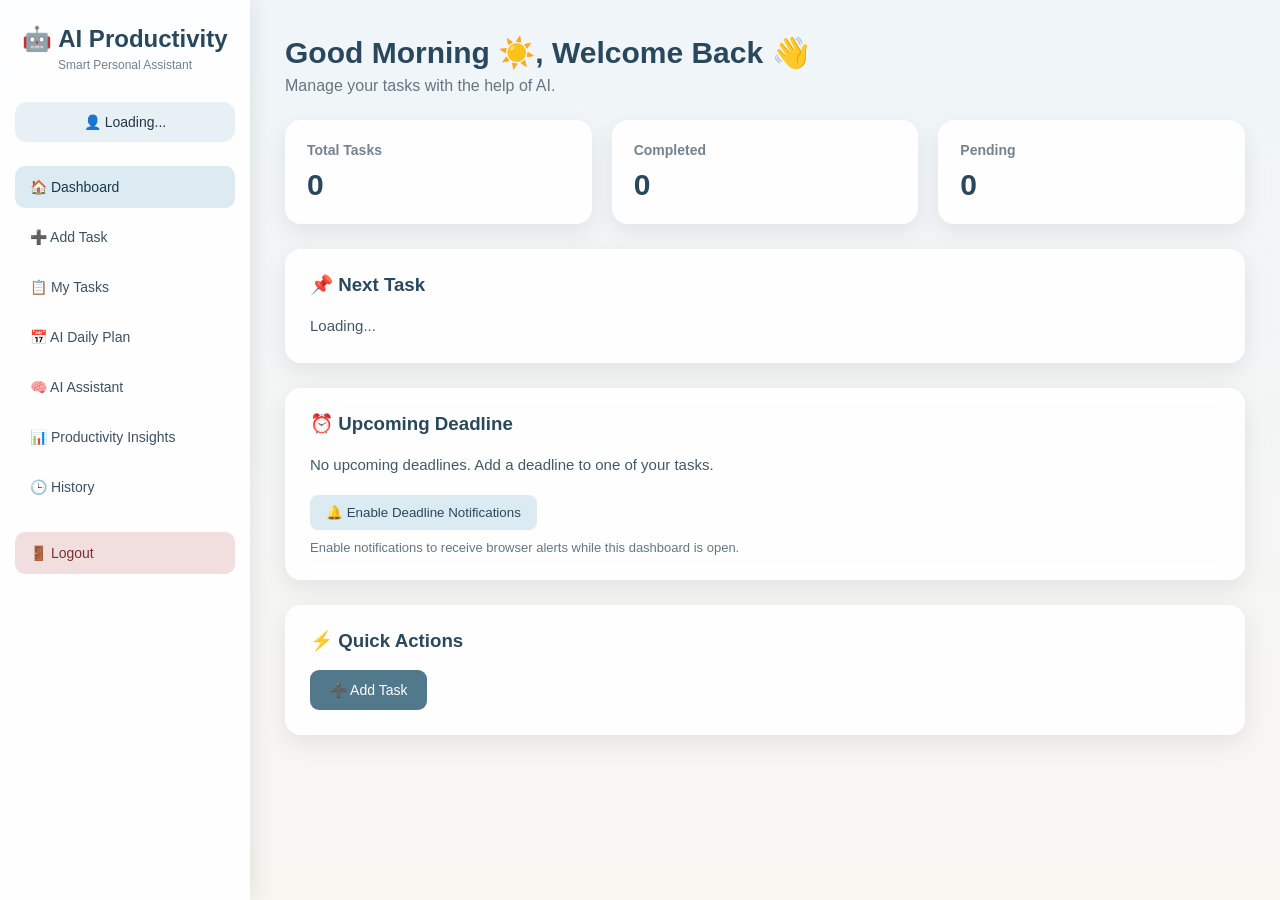
==== frontend/index.html @ 507142ba "Fix history actions and deadline features" ====
<!DOCTYPE html>
<html lang="en">
<head>
    <meta charset="UTF-8">
    <meta name="viewport" content="width=device-width, initial-scale=1.0">

    <title>AI Productivity Agent</title>

    <style>

        * {
            box-sizing: border-box;
            margin: 0;
            padding: 0;
            font-family: Arial, sans-serif;
        }

        body {
            min-height: 100vh;

            background:
                linear-gradient(
                    rgba(226, 238, 244, 0.55),
                    rgba(244, 239, 232, 0.60)
                ),
                url("https://images.unsplash.com/photo-1501785888041-af3ef285b470?auto=format&fit=crop&w=2000&q=85");

            background-size: cover;
            background-position: center;
            background-attachment: fixed;

            color: #243746;
        }

        button {
            cursor: pointer;
        }

        .app {
            display: flex;
            min-height: 100vh;
        }

        /* ================= SIDEBAR ================= */

        .sidebar {
            width: 250px;
            min-height: 100vh;

            background: rgba(255, 255, 255, 0.88);

            backdrop-filter: blur(12px);

            padding: 25px 15px;

            box-shadow: 4px 0 20px rgba(0,0,0,0.08);

            position: fixed;
            left: 0;
            top: 0;
            bottom: 0;

            overflow-y: auto;
        }

        .logo {
            text-align: center;
            margin-bottom: 30px;
        }

        .logo h1 {
            font-size: 24px;
            color: #29485c;
        }

        .logo p {
            font-size: 12px;
            color: #71818c;
            margin-top: 5px;
        }

        .user-box {
            background: rgba(225, 237, 243, 0.8);
            padding: 12px;
            border-radius: 12px;
            margin-bottom: 20px;
            text-align: center;
            font-size: 14px;
        }

        .nav-btn {
            width: 100%;
            border: none;
            background: transparent;

            padding: 13px 15px;
            margin: 4px 0;

            border-radius: 10px;

            text-align: left;

            color: #3c5261;

            font-size: 14px;

            transition: 0.2s;
        }

        .nav-btn:hover,
        .nav-btn.active {
            background: #dcebf1;
            color: #19394b;
        }

        .logout-btn {
            margin-top: 20px;
            background: #f1dede;
            color: #7c3030;
        }

        .logout-btn:hover {
            background: #eacaca;
        }

        /* ================= MAIN ================= */

        .main {
            margin-left: 250px;
            width: calc(100% - 250px);

            padding: 35px;

            min-height: 100vh;
        }

        .page {
            display: none;
        }

        .page.active {
            display: block;
        }

        .page-title {
            margin-bottom: 25px;
        }

        .page-title h2 {
            font-size: 30px;
            color: #29485c;
        }

        .page-title p {
            margin-top: 7px;
            color: #647681;
        }

        /* ================= CARDS ================= */

        .cards {
            display: grid;

            grid-template-columns:
                repeat(auto-fit, minmax(200px, 1fr));

            gap: 20px;

            margin-bottom: 25px;
        }

        .card {
            background: rgba(255,255,255,0.88);

            backdrop-filter: blur(10px);

            border-radius: 16px;

            padding: 22px;

            box-shadow:
                0 8px 25px rgba(0,0,0,0.08);
        }

        .stat-card h3 {
            font-size: 14px;
            color: #74838d;
            margin-bottom: 10px;
        }

        .stat-card .number {
            font-size: 30px;
            font-weight: bold;
            color: #29485c;
        }

        /* ================= CONTENT ================= */

        .content-card {
            background: rgba(255,255,255,0.90);

            backdrop-filter: blur(10px);

            border-radius: 16px;

            padding: 25px;

            margin-bottom: 25px;

            box-shadow:
                0 8px 25px rgba(0,0,0,0.08);
        }

        .content-card h3 {
            margin-bottom: 18px;
            color: #29485c;
        }

        /* ================= FORMS ================= */

        .form-group {
            margin-bottom: 17px;
        }

        .form-group label {
            display: block;

            margin-bottom: 7px;

            font-size: 14px;

            color: #526671;
        }

        input,
        textarea,
        select {
            width: 100%;

            padding: 12px 14px;

            border: 1px solid #ccd8de;

            border-radius: 9px;

            background: rgba(255,255,255,0.9);

            outline: none;

            font-size: 14px;
        }

        textarea {
            min-height: 120px;
            resize: vertical;
        }

        input:focus,
        textarea:focus,
        select:focus {
            border-color: #739bad;
        }

        .primary-btn {
            border: none;

            background: #52798b;

            color: white;

            padding: 12px 20px;

            border-radius: 9px;

            font-size: 14px;
        }

        .primary-btn:hover {
            background: #416879;
        }

        .secondary-btn {
            border: none;

            background: #dcebf1;

            color: #29485c;

            padding: 10px 16px;

            border-radius: 8px;
        }

        .danger-btn {
            border: none;

            background: #f0d7d7;

            color: #853636;

            padding: 9px 13px;

            border-radius: 8px;
        }

        /* ================= TASK ================= */

        .task-item {
            background: rgba(247,250,251,0.95);

            border: 1px solid #dbe5e9;

            border-radius: 13px;

            padding: 18px;

            margin-bottom: 14px;
        }

        .task-top {
            display: flex;

            justify-content: space-between;

            gap: 15px;
        }

        .task-name {
            font-size: 17px;
            font-weight: bold;

            color: #29485c;
        }

        .task-details {
            margin-top: 7px;

            font-size: 13px;

            color: #71818c;
        }

        .priority {
            padding: 6px 10px;

            background: #e8eef1;

            border-radius: 8px;

            font-size: 12px;

            font-weight: bold;
        }

        .countdown {
            margin-top: 12px;

            font-size: 13px;

            color: #607987;

            font-weight: bold;
        }

        .task-actions {
            display: flex;

            flex-wrap: wrap;

            gap: 7px;

            margin-top: 15px;
        }

        .task-actions button {
            border: none;

            background: #e2edf1;

            color: #385563;

            padding: 8px 11px;

            border-radius: 7px;

            font-size: 12px;
        }

        .task-actions button:hover {
            background: #cedfe6;
        }

        /* ================= AI ================= */

        .ai-box {
            background:
                linear-gradient(
                    135deg,
                    rgba(225,237,243,0.9),
                    rgba(246,240,231,0.9)
                );

            border-radius: 14px;

            padding: 20px;

            margin-bottom: 20px;
        }

        .ai-result {
            margin-top: 15px;

            background: rgba(255,255,255,0.8);

            border-radius: 10px;

            padding: 15px;

            white-space: pre-wrap;

            line-height: 1.6;

            min-height: 50px;
        }

        /* ================= HISTORY ================= */

        .history-item {
            background: #f7fafb;

            border: 1px solid #dce6ea;

            border-radius: 12px;

            padding: 17px;

            margin-bottom: 12px;
        }

        .history-actions {
            margin-top: 12px;
        }

        /* ================= NEXT TASK ================= */

        .next-task {
            font-size: 15px;

            line-height: 1.6;

            color: #415966;
        }

        /* ================= MOBILE ================= */

        @media(max-width: 800px) {

            .sidebar {
                width: 210px;
            }

            .main {
                margin-left: 210px;

                width: calc(100% - 210px);

                padding: 20px;
            }
        }

        @media(max-width: 600px) {

            .sidebar {
                position: relative;

                width: 100%;

                min-height: auto;
            }

            .app {
                display: block;
            }

            .main {
                margin-left: 0;

                width: 100%;
            }
        }

    </style>
</head>

<body>

<div class="app">

    <aside class="sidebar">

        <div class="logo">

            <h1>🤖 AI Productivity</h1>

            <p>Smart Personal Assistant</p>

        </div>

        <div class="user-box">

            👤

            <span id="loggedUser">
                Loading...
            </span>

        </div>

        <button
            class="nav-btn active"
            onclick="showPage('dashboard', this)"
        >
            🏠 Dashboard
        </button>

        <button
            class="nav-btn"
            onclick="showPage('addTask', this)"
        >
            ➕ Add Task
        </button>

        <button
            class="nav-btn"
            onclick="showPage('tasks', this)"
        >
            📋 My Tasks
        </button>

        <button
            class="nav-btn"
            onclick="showPage('dailyPlan', this)"
        >
            📅 AI Daily Plan
        </button>

        <button
            class="nav-btn"
            onclick="showPage('assistant', this)"
        >
            🧠 AI Assistant
        </button>

        <button
            class="nav-btn"
            onclick="showPage('insights', this)"
        >
            📊 Productivity Insights
        </button>

        <button
            class="nav-btn"
            onclick="showPage('history', this)"
        >
            🕒 History
        </button>

        <button
            class="nav-btn logout-btn"
            onclick="logout()"
        >
            🚪 Logout
        </button>

    </aside>

    <main class="main">

        <!-- DASHBOARD -->

        <section
            id="dashboard"
            class="page active"
        >

            <div class="page-title">

                <h2 id="welcomeGreeting">Welcome Back 👋</h2>

                <p>
                    Manage your tasks with the help of AI.
                </p>

            </div>

            <div class="cards">

                <div class="card stat-card">

                    <h3>Total Tasks</h3>

                    <div
                        class="number"
                        id="totalTasks"
                    >
                        0
                    </div>

                </div>

                <div class="card stat-card">

                    <h3>Completed</h3>

                    <div
                        class="number"
                        id="completedTasks"
                    >
                        0
                    </div>

                </div>

                <div class="card stat-card">

                    <h3>Pending</h3>

                    <div
                        class="number"
                        id="pendingTasks"
                    >
                        0
                    </div>

                </div>

            </div>

            <div class="content-card">

                <h3>📌 Next Task</h3>

                <div
                    id="nextTask"
                    class="next-task"
                >
                    Loading...
                </div>

            </div>

            <div class="content-card" id="dashboardDeadlineCard">

                <h3>⏰ Upcoming Deadline</h3>
                <div id="dashboardDeadline" class="next-task">Loading deadline...</div>
                <br>
                <button class="secondary-btn" onclick="enableDeadlineNotifications()">🔔 Enable Deadline Notifications</button>
                <p id="notificationStatus" style="margin-top:10px;font-size:13px;color:#647681;">Enable notifications to receive browser alerts while this dashboard is open.</p>

            </div>

            <div class="content-card">

                <h3>⚡ Quick Actions</h3>

                <button
                    class="primary-btn"
                    onclick="showPageById('addTask')"
                >
                    ➕ Add Task
                </button>

            </div>

        </section>

        <!-- ADD TASK -->

        <section
            id="addTask"
            class="page"
        >

            <div class="page-title">

                <h2>➕ Add New Task</h2>

                <p>
                    Create a task and set its deadline.
                </p>

            </div>

            <div class="content-card">

                <div class="form-group">

                    <label>
                        Task
                    </label>

                    <textarea
                        id="taskInput"
                        placeholder="Example: Complete project presentation"
                    ></textarea>

                </div>

                <button
                    class="secondary-btn"
                    onclick="startVoiceInput()"
                >
                    🎤 Speak Task
                </button>

                <br><br>

                <div class="form-group">

                    <label>
                        Deadline
                    </label>

                    <input
                        type="datetime-local"
                        id="deadlineInput"
                    >

                </div>

                <div class="form-group">

                    <label>
                        Priority
                    </label>

                    <select id="priorityInput">

                        <option value="HIGH">
                            HIGH
                        </option>

                        <option
                            value="MEDIUM"
                            selected
                        >
                            MEDIUM
                        </option>

                        <option value="LOW">
                            LOW
                        </option>

                    </select>

                </div>

                <button
                    class="primary-btn"
                    onclick="addTask()"
                >
                    💾 Save Task
                </button>

                <p
                    id="addTaskMessage"
                    style="margin-top:15px;"
                ></p>

            </div>

        </section>

        <!-- MY TASKS -->

        <section
            id="tasks"
            class="page"
        >

            <div class="page-title">

                <h2>📋 My Tasks</h2>

                <p>
                    View and manage all your tasks.
                </p>

            </div>

            <div class="content-card">

                <div id="taskList">
                    Loading tasks...
                </div>

            </div>

        </section>

        <!-- DAILY PLAN -->

        <section
            id="dailyPlan"
            class="page"
        >

            <div class="page-title">

                <h2>📅 AI Daily Planner</h2>

                <p>
                    Let Gemini organize your day.
                </p>

            </div>

            <div class="content-card">

                <button
                    class="primary-btn"
                    onclick="generateDailyPlan()"
                >
                    🤖 Generate Daily Plan
                </button>

                <div
                    id="dailyPlanResult"
                    class="ai-result"
                >
                    Your AI-generated plan will appear here.
                </div>

            </div>

        </section>

        <!-- AI ASSISTANT -->

        <section
            id="assistant"
            class="page"
        >

            <div class="page-title">

                <h2>🧠 AI Assistant</h2>

                <p>
                    Use Gemini to analyze tasks and improve productivity.
                </p>

            </div>

            <div class="content-card">

                <h3>
                    🤖 AI Task Analyzer
                </h3>

                <div class="form-group">

                    <textarea
                        id="aiTaskInput"
                        placeholder="Example: I need to finish my project before Friday."
                    ></textarea>

                </div>

                <button
                    class="primary-btn"
                    onclick="analyzeTaskWithAI()"
                >
                    🔍 Analyze Task
                </button>

                <div
                    id="aiTaskResult"
                    class="ai-result"
                >
                    AI analysis will appear here.
                </div>

            </div>

            <div class="content-card">

                <h3>
                    🧠 AI Productivity Coach
                </h3>

                <button
                    class="primary-btn"
                    onclick="askAICoach()"
                >
                    💡 Ask AI Coach
                </button>

                <div
                    id="aiCoachResult"
                    class="ai-result"
                >
                    Your productivity advice will appear here.
                </div>

            </div>

        </section>

        <!-- INSIGHTS -->

        <section
            id="insights"
            class="page"
        >

            <div class="page-title">

                <h2>📊 Productivity Insights</h2>

                <p>
                    Understand your productivity patterns.
                </p>

            </div>

            <div class="content-card">

                <button
                    class="primary-btn"
                    onclick="loadInsights()"
                >
                    📊 Analyze Productivity
                </button>

                <div
                    id="insightsResult"
                    class="ai-result"
                >
                    Productivity insights will appear here.
                </div>

            </div>

        </section>

        <!-- HISTORY -->

        <section
            id="history"
            class="page"
        >

            <div class="page-title">

                <h2>🕒 Task History</h2>

                <p>
                    View completed and deleted task activity.
                </p>

            </div>

            <div class="content-card">

                <button
                    class="danger-btn"
                    onclick="clearAllTasks()"
                >
                    🗑️ Clear All Tasks
                </button>

                <br><br>

                <div id="historyList">
                    Loading history...
                </div>

            </div>

        </section>

    </main>

</div>

<script>

    /* =====================================================
       BACKEND
    ===================================================== */

    const API_URL =
        "https://ai-productivity-agent.onrender.com";


    /* =====================================================
       GLOBAL DATA
    ===================================================== */

    let allTasks = [];


    /* =====================================================
       API FETCH
    ===================================================== */

    async function apiFetch(url, options = {}) {

        try {

            const requestOptions = {
                ...options,

                credentials: "include",

                headers: {
                    "Accept": "application/json",
                    ...(options.headers || {})
                }
            };

            console.log(
                "Connecting to:",
                API_URL + url
            );

            const response =
                await fetch(
                    API_URL + url,
                    requestOptions
                );

            console.log(
                "Backend status:",
                response.status
            );

            if (response.status === 401) {

                window.location.href =
                    "auth.html";

                return null;
            }

            if (!response.ok) {

                const errorText =
                    await response.text();

                console.error(
                    "Backend Error:",
                    response.status,
                    errorText
                );

                alert(
                    "Backend Error: " +
                    response.status
                );

                return null;
            }

            return response;

        } catch (error) {

            console.error(
                "Backend Connection Error:",
                error
            );

            alert(
                "Backend Connection Error:\n\n" +
                error.message
            );

            return null;
        }
    }


    /* =====================================================
       PAGE NAVIGATION
    ===================================================== */

    function showPage(pageId, button) {

        document
            .querySelectorAll(".page")
            .forEach(page => {

                page.classList.remove("active");

            });

        const page =
            document.getElementById(pageId);

        if (page) {

            page.classList.add("active");

        }

        document
            .querySelectorAll(".nav-btn")
            .forEach(btn => {

                btn.classList.remove("active");

            });

        if (button) {

            button.classList.add("active");

        }

        if (pageId === "dashboard") {

            loadDashboard();

        }

        if (pageId === "tasks") {

            loadTasks();

        }

        if (pageId === "history") {

            loadHistory();

        }

        if (pageId === "insights") {

            loadInsights();

        }
    }


    function showPageById(pageId) {

        const button =
            Array.from(
                document.querySelectorAll(".nav-btn")
            ).find(btn =>
                btn
                    .getAttribute("onclick")
                    ?.includes("'" + pageId + "'")
            );

        showPage(
            pageId,
            button
        );
    }


    /* =====================================================
       LOGIN CHECK
    ===================================================== */

    async function checkLogin() {

        try {

            const response =
                await apiFetch(
                    "/current-user"
                );

            if (!response) {

                return;

            }

            const data =
                await response.json();

            console.log(
                "CURRENT USER DATA:",
                data
            );

            if (
                data.logged_in === true &&
                data.user
            ) {

                /*
                 * IMPORTANT:
                 * data.user is an object.
                 * We must display data.user.name.
                 */

                let userName = "User";

                if (
                    typeof data.user === "object" &&
                    data.user !== null
                ) {

                    userName =
                        data.user.name ||
                        data.user.username ||
                        data.user.email ||
                        "User";

                } else {

                    userName =
                        String(data.user);

                }

                document.getElementById(
                    "loggedUser"
                ).textContent =
                    userName;

                await loadDashboard();

            } else {

                window.location.href =
                    "auth.html";

            }

        } catch (error) {

            console.error(
                "Login check error:",
                error
            );

            document.getElementById(
                "loggedUser"
            ).textContent =
                "Connection Error";

        }
    }


    /* =====================================================
       LOGOUT
    ===================================================== */

    async function logout() {

        try {

            await apiFetch(
                "/logout",
                {
                    method: "POST"
                }
            );

        } finally {

            window.location.href =
                "auth.html";

        }
    }


    /* =====================================================
       ADD TASK
    ===================================================== */

    async function addTask() {

        const task =
            document
                .getElementById("taskInput")
                .value
                .trim();

        const deadline =
            document
                .getElementById("deadlineInput")
                .value;

        const priority =
            document
                .getElementById("priorityInput")
                .value;

        const message =
            document.getElementById(
                "addTaskMessage"
            );

        if (!task) {

            message.textContent =
                "Please enter a task.";

            return;
        }

        message.textContent =
            "Saving task...";

        try {

            const response =
                await apiFetch(
                    "/add-task",
                    {
                        method: "POST",

                        headers: {
                            "Content-Type":
                                "application/json"
                        },

                        body:
                            JSON.stringify({
                                task: task,
                                deadline:
                                    deadline || null,
                                priority:
                                    priority
                            })
                    }
                );

            if (!response) {

                return;
            }

            const data =
                await response.json();

            if (data.success) {

                message.textContent =
                    "✅ Task added successfully!";

                document.getElementById(
                    "taskInput"
                ).value = "";

                document.getElementById(
                    "deadlineInput"
                ).value = "";

                await loadDashboard();
                await loadTasks();

            } else {

                message.textContent =
                    "❌ " +
                    (
                        data.message ||
                        "Unable to add task."
                    );
            }

        } catch (error) {

            console.error(error);

            message.textContent =
                "❌ Backend connection error.";

        }
    }


    /* =====================================================
       LOAD TASKS
    ===================================================== */

    async function loadTasks() {

        const container =
            document.getElementById(
                "taskList"
            );

        container.innerHTML =
            "Loading tasks...";

        try {

            const response =
                await apiFetch(
                    "/tasks"
                );

            if (!response) {

                return;
            }

            const data =
                await response.json();

            allTasks =
                data.tasks || [];

            if (
                allTasks.length === 0
            ) {

                container.innerHTML =
                    "<p>No tasks available.</p>";

                return;
            }

            container.innerHTML =
                "";

            allTasks.forEach(task => {

                const item =
                    document.createElement(
                        "div"
                    );

                item.className =
                    "task-item";

                const deadline =
                    task.deadline
                        ? formatDate(
                            task.deadline
                          )
                        : "No deadline";

                item.innerHTML = `

                    <div class="task-top">

                        <div>

                            <div class="task-name">
                                ${escapeHtml(task.task)}
                            </div>

                            <div class="task-details">

                                📅 ${deadline}

                                <br>

                                Priority:
                                ${escapeHtml(
                                    task.priority ||
                                    "MEDIUM"
                                )}

                            </div>

                        </div>

                        <div class="priority">

                            ${escapeHtml(
                                task.priority ||
                                "MEDIUM"
                            )}

                        </div>

                    </div>

                    ${
                        task.deadline
                        ?
                        `
                        <div
                            class="countdown"
                            data-deadline="${escapeHtml(
                                task.deadline
                            )}"
                        >
                            ⏳ Calculating...
                        </div>
                        `
                        :
                        ""
                    }

                    <div class="task-actions">

                        <button
                            onclick="completeTask(${task.id})"
                        >
                            ✅ Complete
                        </button>

                        <button
                            onclick="editTask(${task.id})"
                        >
                            ✏️ Edit
                        </button>

                        <button
                            onclick="deleteTask(${task.id})"
                        >
                            🗑️ Delete
                        </button>

                        <button
                            onclick="snoozeTask(${task.id},10)"
                        >
                            😴 10m
                        </button>

                        <button
                            onclick="snoozeTask(${task.id},30)"
                        >
                            😴 30m
                        </button>

                        <button
                            onclick="snoozeTask(${task.id},60)"
                        >
                            😴 1h
                        </button>

                    </div>
                `;

                container.appendChild(item);

            });

            updateCountdowns();

        } catch (error) {

            console.error(error);

            container.innerHTML =
                "❌ Unable to load tasks.";

        }
    }


    /* =====================================================
       COMPLETE TASK
    ===================================================== */

    async function completeTask(id) {

        try {

            const response =
                await apiFetch(
                    `/complete-task/${id}`,
                    {
                        method: "POST"
                    }
                );

            if (!response) {

                return;
            }

            await response.json();

            await loadTasks();
            await loadDashboard();
            await loadHistory();

        } catch (error) {

            console.error(error);

        }
    }


    /* =====================================================
       DELETE TASK
    ===================================================== */

    async function deleteTask(id) {

        if (
            !confirm(
                "Delete this task?"
            )
        ) {

            return;
        }

        try {

            const response =
                await apiFetch(
                    `/delete-task/${id}`,
                    {
                        method: "DELETE"
                    }
                );

            if (!response) {

                return;
            }

            await response.json();

            await loadTasks();
            await loadDashboard();
            await loadHistory();

        } catch (error) {

            console.error(error);

        }
    }


    /* =====================================================
       EDIT TASK
    ===================================================== */

    async function editTask(id) {

        const task =
            allTasks.find(
                item =>
                    item.id === id
            );

        if (!task) {

            return;
        }

        const newTask =
            prompt(
                "Edit task:",
                task.task
            );

        if (newTask === null) {

            return;
        }

        const newDeadline =
            prompt(
                "Edit deadline (YYYY-MM-DDTHH:MM):",
                task.deadline || ""
            );

        if (newDeadline === null) {

            return;
        }

        const newPriority =
            prompt(
                "Edit priority (HIGH / MEDIUM / LOW):",
                task.priority ||
                "MEDIUM"
            );

        if (newPriority === null) {

            return;
        }

        try {

            const response =
                await apiFetch(
                    `/edit-task/${id}`,
                    {
                        method: "PUT",

                        headers: {
                            "Content-Type":
                                "application/json"
                        },

                        body:
                            JSON.stringify({
                                task:
                                    newTask,

                                deadline:
                                    newDeadline,

                                priority:
                                    newPriority
                                        .toUpperCase()
                            })
                    }
                );

            if (!response) {

                return;
            }

            const data =
                await response.json();

            if (data.success) {

                await loadTasks();
                await loadDashboard();

            } else {

                alert(
                    data.message ||
                    "Unable to edit task."
                );

            }

        } catch (error) {

            console.error(error);

        }
    }


    /* =====================================================
       SNOOZE
    ===================================================== */

    async function snoozeTask(
        id,
        minutes
    ) {

        try {

            const response =
                await apiFetch(
                    `/snooze-task/${id}`,
                    {
                        method: "POST",

                        headers: {
                            "Content-Type":
                                "application/json"
                        },

                        body:
                            JSON.stringify({
                                minutes:
                                    minutes
                            })
                    }
                );

            if (!response) {

                return;
            }

            await response.json();

            await loadTasks();

        } catch (error) {

            console.error(error);

        }
    }


    /* =====================================================
       DASHBOARD
    ===================================================== */

    async function loadDashboard() {

        try {

            const response =
                await apiFetch(
                    "/tasks"
                );

            if (!response) {

                return;
            }

            const data =
                await response.json();

            allTasks =
                data.tasks || [];

            const total =
                allTasks.length;

            const completed =
                allTasks.filter(
                    task =>
                        task.completed === 1
                ).length;

            const pending =
                total -
                completed;

            document.getElementById(
                "totalTasks"
            ).textContent =
                total;

            document.getElementById(
                "completedTasks"
            ).textContent =
                completed;

            document.getElementById(
                "pendingTasks"
            ).textContent =
                pending;

            showNextTask();
            updateDashboardDeadline();

        } catch (error) {

            console.error(error);

        }
    }


    /* =====================================================
       NEXT TASK
    ===================================================== */

    function showNextTask() {

        const container =
            document.getElementById(
                "nextTask"
            );

        const pending =
            allTasks.filter(
                task =>
                    task.completed !== 1
            );

        if (
            pending.length === 0
        ) {

            container.innerHTML =
                "🎉 No pending tasks!";

            return;
        }

        const withDeadline =
            pending.filter(
                task =>
                    task.deadline
            );

        if (
            withDeadline.length === 0
        ) {

            container.innerHTML =
                `📌 ${escapeHtml(
                    pending[0].task
                )}`;

            return;
        }

        withDeadline.sort(
            (a, b) =>
                new Date(
                    a.deadline
                ) -
                new Date(
                    b.deadline
                )
        );

        const next =
            withDeadline[0];

        container.innerHTML = `

            <strong>
                ${escapeHtml(
                    next.task
                )}
            </strong>

            <br><br>

            📅 ${formatDate(
                next.deadline
            )}

            <br>

            Priority:

            <strong>
                ${escapeHtml(
                    next.priority ||
                    "MEDIUM"
                )}
            </strong>

        `;
    }


    /* =====================================================
       DAILY PLAN
    ===================================================== */

    async function generateDailyPlan() {

        const result =
            document.getElementById(
                "dailyPlanResult"
            );

        result.textContent =
            "🤖 Gemini is analyzing your tasks...";

        try {

            const response =
                await apiFetch(
                    "/ai-daily-plan"
                );

            if (!response) {

                return;
            }

            const data =
                await response.json();

            if (data.success) {

                result.textContent =
                    data.plan ||
                    "No plan available.";

            } else {

                result.textContent =
                    "❌ " +
                    (
                        data.message ||
                        "Unable to generate plan."
                    );
            }

        } catch (error) {

            console.error(error);

            result.textContent =
                "❌ Unable to connect to AI.";

        }
    }


    /* =====================================================
       AI TASK ANALYZER
    ===================================================== */

    async function analyzeTaskWithAI() {

        const input =
            document.getElementById(
                "aiTaskInput"
            );

        const result =
            document.getElementById(
                "aiTaskResult"
            );

        const task =
            input.value.trim();

        if (!task) {

            result.textContent =
                "Please enter a task.";

            return;
        }

        result.textContent =
            "🤖 Gemini is analyzing your task...";

        try {

            const response =
                await apiFetch(
                    "/ai-analyze",
                    {
                        method: "POST",

                        headers: {
                            "Content-Type":
                                "application/json"
                        },

                        body:
                            JSON.stringify({
                                task:
                                    task
                            })
                    }
                );

            if (!response) {

                return;
            }

            const data =
                await response.json();

            if (data.success) {

                result.textContent =
                    data.ai_response;

            } else {

                result.textContent =
                    "❌ " +
                    (
                        data.message ||
                        "AI could not analyze task."
                    );
            }

        } catch (error) {

            console.error(error);

            result.textContent =
                "❌ Unable to connect to AI.";

        }
    }


    /* =====================================================
       AI COACH
    ===================================================== */

    async function askAICoach() {

        const result =
            document.getElementById(
                "aiCoachResult"
            );

        result.textContent =
            "🧠 Gemini is reviewing your productivity...";

        try {

            const response =
                await apiFetch(
                    "/ai-coach",
                    {
                        method: "POST"
                    }
                );

            if (!response) {

                return;
            }

            const data =
                await response.json();

            if (data.success) {

                result.textContent =
                    data.coach;

            } else {

                result.textContent =
                    "❌ " +
                    (
                        data.message ||
                        "AI coach unavailable."
                    );
            }

        } catch (error) {

            console.error(error);

            result.textContent =
                "❌ Unable to connect to AI.";

        }
    }


    /* =====================================================
       PRODUCTIVITY INSIGHTS
    ===================================================== */

    async function loadInsights() {

        const result =
            document.getElementById(
                "insightsResult"
            );

        result.textContent =
            "📊 Analyzing productivity...";

        try {

            const response =
                await apiFetch(
                    "/productivity-insights"
                );

            if (!response) {

                return;
            }

            const data =
                await response.json();

            if (data.success) {

                result.textContent =

`📋 Total Tasks:
${data.total}

✅ Completed Tasks:
${data.completed}

⏳ Pending Tasks:
${data.pending}

📈 Completion Rate:
${data.completion_rate}%

🔴 High Priority:
${data.high}

🟡 Medium Priority:
${data.medium}

🟢 Low Priority:
${data.low}`;

            } else {

                result.textContent =
                    data.message ||
                    "No insights available.";

            }

        } catch (error) {

            console.error(error);

            result.textContent =
                "❌ Unable to load insights.";

        }
    }


    /* =====================================================
       HISTORY
    ===================================================== */

    async function loadHistory() {

        const container =
            document.getElementById(
                "historyList"
            );

        container.innerHTML =
            "Loading history...";

        try {

            const response =
                await apiFetch(
                    "/history"
                );

            if (!response) {

                return;
            }

            const data =
                await response.json();

            const history =
                data.history || [];

            if (
                history.length === 0
            ) {

                container.innerHTML =
                    "<p>No history available.</p>";

                return;
            }

            container.innerHTML =
                "";

            history.forEach(item => {

                const div =
                    document.createElement(
                        "div"
                    );

                div.className =
                    "history-item";

                div.innerHTML = `

                    <strong>
                        ${escapeHtml(
                            item.task
                        )}
                    </strong>

                    <br><br>

                    Action:
                    ${escapeHtml(
                        item.action
                    )}

                    <br>

                    Deadline:
                    ${
                        item.deadline
                        ?
                        formatDate(
                            item.deadline
                        )
                        :
                        "None"
                    }

                    <br>

                    Priority:
                    ${escapeHtml(
                        item.priority ||
                        "MEDIUM"
                    )}

                    <br>

                    Time:
                    ${formatDate(
                        item.timestamp
                    )}

                    <div class="history-actions">

                        <button
                            class="danger-btn"
                            onclick="deleteHistory(${item.id})"
                        >
                            🗑️ Delete
                        </button>

                    </div>

                `;

                container.appendChild(div);

            });

        } catch (error) {

            console.error(error);

            container.innerHTML =
                "❌ Unable to load history.";

        }
    }


    /* =====================================================
       DELETE HISTORY
    ===================================================== */

    async function deleteHistory(id) {

        try {

            const response =
                await apiFetch(
                    `/delete-history/${id}`,
                    {
                        method: "DELETE"
                    }
                );

            if (!response) {

                return;
            }

            await response.json();

            await loadHistory();

        } catch (error) {

            console.error(error);

        }
    }


    /* =====================================================
       CLEAR ALL TASKS
    ===================================================== */

    async function clearAllTasks() {

        if (
            !confirm(
                "Are you sure you want to clear all tasks?"
            )
        ) {

            return;
        }

        try {

            const response =
                await apiFetch(
                    "/clear-tasks",
                    {
                        method: "DELETE"
                    }
                );

            if (!response) {

                return;
            }

            const data =
                await response.json();

            if (data.success) {

                alert(
                    "✅ All tasks cleared."
                );

                await loadHistory();
                await loadDashboard();
                await loadTasks();

            } else {

                alert(
                    data.message ||
                    "Unable to clear tasks."
                );
            }

        } catch (error) {

            console.error(error);

            alert(
                "❌ Backend connection error."
            );

        }
    }


    /* =====================================================
       VOICE INPUT
    ===================================================== */

    function startVoiceInput() {

        const SpeechRecognition =
            window.SpeechRecognition ||
            window.webkitSpeechRecognition;

        if (!SpeechRecognition) {

            alert(
                "Voice input is not supported in this browser."
            );

            return;
        }

        const recognition =
            new SpeechRecognition();

        recognition.lang =
            "en-IN";

        recognition.interimResults =
            false;

        recognition.maxAlternatives =
            1;

        recognition.start();

        recognition.onresult =
            function(event) {

                const transcript =
                    event
                        .results[0][0]
                        .transcript;

                document.getElementById(
                    "taskInput"
                ).value =
                    transcript;
            };

        recognition.onerror =
            function(event) {

                console.error(
                    "Voice error:",
                    event.error
                );
            };
    }


    /* =====================================================
       COUNTDOWN
    ===================================================== */

    // Send each deadline reminder only once per browser tab session.
    function sendDeadlineReminder(element, reminderType, message) {
        const reminderKey =
            `${element.dataset.deadline}-${reminderType}`;

        if (sessionStorage.getItem(reminderKey)) {
            return;
        }

        sessionStorage.setItem(reminderKey, "sent");

        // Browser notifications appear only if the user has already allowed them.
        if ("Notification" in window && Notification.permission === "granted") {
            new Notification("AI Productivity Agent — Task Deadline", {
                body: message
            });
        }
    }

   function updateCountdowns() {
    document.querySelectorAll(".countdown").forEach(element => {
        const deadline = new Date(element.dataset.deadline);
        const now = new Date();

        if (isNaN(deadline.getTime())) {
            element.textContent = "⚠️ Invalid deadline";
            return;
        }

        const difference = deadline.getTime() - now.getTime();

        // Deadline has passed
        if (difference <= 0) {
            const overdue = Math.abs(difference);

            const days = Math.floor(overdue / 86400000);
            const hours = Math.floor((overdue % 86400000) / 3600000);
            const minutes = Math.floor((overdue % 3600000) / 60000);

            // Check whether the deadline's calendar date is before today
            const deadlineDay = new Date(
                deadline.getFullYear(),
                deadline.getMonth(),
                deadline.getDate()
            );

            const today = new Date(
                now.getFullYear(),
                now.getMonth(),
                now.getDate()
            );

            const message = deadlineDay < today
                ? `⛔ DATE HAS PASSED — overdue by ${days}d ${hours}h ${minutes}m`
                : `⛔ TIME IS OVER — overdue by ${hours + days * 24}h ${minutes}m`;

            element.textContent = message;
            element.style.color = "#dc2626";
            element.style.fontWeight = "bold";

            if (typeof sendDeadlineReminder === "function") {
                sendDeadlineReminder(
                    element,
                    "overdue",
                    "A task deadline has passed. Please check your task."
                );
            }

            return;
        }

        // Deadline is still in the future
        const days = Math.floor(difference / 86400000);
        const hours = Math.floor((difference % 86400000) / 3600000);
        const minutes = Math.floor((difference % 3600000) / 60000);
        const seconds = Math.floor((difference % 60000) / 1000);

        element.textContent =
            `⏳ ${days}d ${hours}h ${minutes}m ${seconds}s remaining`;

        element.style.color = "#2563eb";
        element.style.fontWeight = "bold";

        // Notify once when deadline is within 15 minutes
        if (difference <= 15 * 60 * 1000 &&
            typeof sendDeadlineReminder === "function") {
            sendDeadlineReminder(
                element,
                "15min",
                "A task deadline is approaching within 15 minutes."
            );
        }
    });
}


    /* =====================================================
       DASHBOARD DEADLINE + BROWSER NOTIFICATIONS
    ===================================================== */

    function enableDeadlineNotifications() {
        const status = document.getElementById("notificationStatus");
        if (!("Notification" in window)) {
            status.textContent = "This browser does not support desktop notifications.";
            return;
        }
        Notification.requestPermission().then(permission => {
            status.textContent = permission === "granted"
                ? "✅ Deadline notifications are enabled."
                : "Notifications are blocked. Allow them in your browser site settings.";
        });
    }

    function notifyDashboardDeadline(task, type, message) {
        if (!("Notification" in window) || Notification.permission !== "granted") return;
        const key = `deadline-${task.id || task.task}-${task.deadline}-${type}`;
        try {
            if (localStorage.getItem(key)) return;
            localStorage.setItem(key, "sent");
            new Notification("AI Productivity Agent — Deadline Reminder", {
                body: `${task.task}: ${message}`
            });
        } catch (error) {
            console.warn("Could not store notification state:", error);
        }
    }

    function updateDashboardDeadline() {
        const container = document.getElementById("dashboardDeadline");
        if (!container) return;

        const upcoming = allTasks
            .filter(task => task.completed !== 1 && task.deadline)
            .map(task => ({ ...task, deadlineDate: new Date(task.deadline) }))
            .filter(task => !isNaN(task.deadlineDate.getTime()))
            .sort((a, b) => a.deadlineDate - b.deadlineDate);

        if (!upcoming.length) {
            container.textContent = "No upcoming deadlines. Add a deadline to one of your tasks.";
            return;
        }

        const task = upcoming[0];
        const diff = task.deadlineDate.getTime() - Date.now();
        const taskName = escapeHtml(task.task || "Untitled task");

        if (diff <= 0) {
            container.innerHTML = `<strong>${taskName}</strong><br>📅 ${formatDate(task.deadline)}<br><br>🔴 Deadline has passed`;
            notifyDashboardDeadline(task, "reached", "Its deadline has passed. Please review it.");
            return;
        }

        if (diff <= 15 * 60 * 1000) {
            notifyDashboardDeadline(task, "15min", "The deadline is within 15 minutes.");
        }

        const totalSeconds = Math.floor(diff / 1000);
        const days = Math.floor(totalSeconds / 86400);
        const hours = Math.floor((totalSeconds % 86400) / 3600);
        const minutes = Math.floor((totalSeconds % 3600) / 60);
        const seconds = totalSeconds % 60;

        container.innerHTML = `<strong>${taskName}</strong><br>📅 ${formatDate(task.deadline)}<br><br>⏳ ${days}d ${hours}h ${minutes}m ${seconds}s remaining`;
    }

    /* =====================================================
       DATE FORMAT
    ===================================================== */

    function formatDate(value) {

        if (!value) {

            return "None";
        }

        const date =
            new Date(value);

        if (
            isNaN(date)
        ) {

            return value;
        }

        return date.toLocaleString(
            "en-IN",
            {
                day: "numeric",

                month: "short",

                year: "numeric",

                hour: "numeric",

                minute: "2-digit",

                hour12: true
            }
        );
    }


    /* =====================================================
       SECURITY
    ===================================================== */

    function escapeHtml(text) {

        const div =
            document.createElement(
                "div"
            );

        div.textContent =
            text ?? "";

        return div.innerHTML;
    }


    /* =====================================================
       TIME-BASED WELCOME GREETING
    ===================================================== */

    function updateGreeting() {
        const hour = new Date().getHours();
        let greeting;

        if (hour >= 5 && hour < 12) {
            greeting = "Good Morning ☀️";
        } else if (hour >= 12 && hour < 17) {
            greeting = "Good Afternoon 🌤️";
        } else if (hour >= 17 && hour < 21) {
            greeting = "Good Evening 🌆";
        } else {
            greeting = "Good Night 🌙";
        }

        const greetingElement = document.getElementById("welcomeGreeting");
        if (greetingElement) {
            greetingElement.textContent = greeting + ", Welcome Back 👋";
        }
    }

    /* =====================================================
       START APPLICATION
    ===================================================== */

    setInterval(() => {
        updateCountdowns();
        updateDashboardDeadline();
        updateGreeting();
    }, 1000);

    updateGreeting();
    checkLogin();

</script>

</body>
</html>
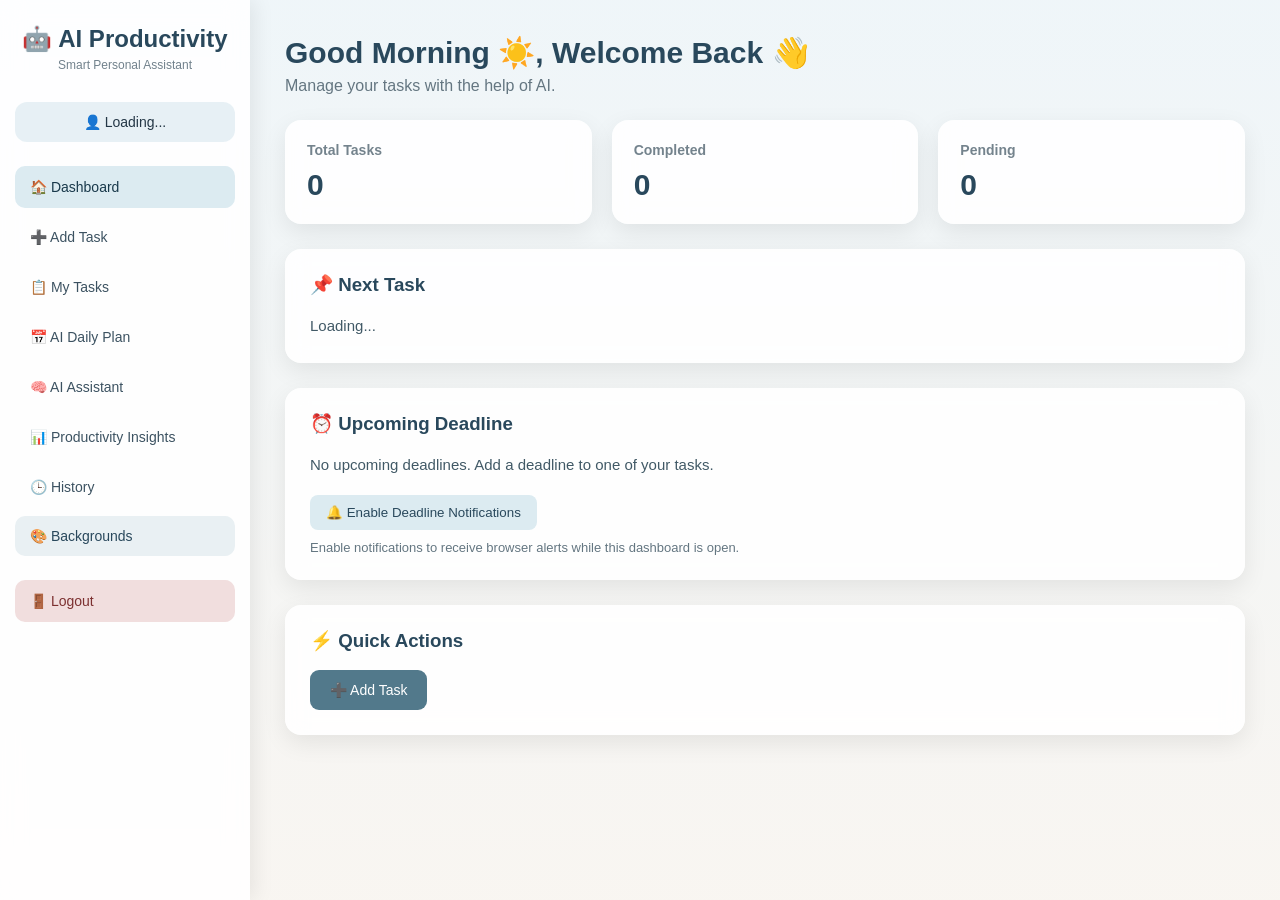
==== commit 09866942: "Update index.html" ====
--- a/frontend/index.html
+++ b/frontend/index.html
@@ -489,6 +489,26 @@
             }
         }
 
+
+        /* ================= BACKGROUND GALLERY ================= */
+        .background-btn{width:100%;border:none;background:#e9f0f3;color:#29485c;padding:12px 15px;margin:4px 0;border-radius:10px;text-align:left;font-size:14px;transition:.2s}
+        .background-btn:hover{background:#dcebf1}
+        .background-overlay{display:none;position:fixed;inset:0;z-index:9999;background:rgba(15,30,40,.55);backdrop-filter:blur(5px);align-items:center;justify-content:center;padding:20px}
+        .background-overlay.show{display:flex}
+        .background-panel{width:min(850px,100%);max-height:90vh;overflow-y:auto;background:rgba(255,255,255,.96);border-radius:20px;padding:24px;box-shadow:0 20px 60px rgba(0,0,0,.25)}
+        .background-panel-header{display:flex;align-items:center;justify-content:space-between;gap:15px;margin-bottom:20px}
+        .background-panel-header h3{color:#29485c;font-size:22px}
+        .close-background-btn{border:none;background:#f0d7d7;color:#853636;width:36px;height:36px;border-radius:50%;font-size:18px}
+        .background-grid{display:grid;grid-template-columns:repeat(4,1fr);gap:14px}
+        .background-option{border:3px solid transparent;border-radius:14px;overflow:hidden;background:#eef3f5;padding:0;position:relative;transition:.2s;min-height:145px}
+        .background-option:hover{transform:translateY(-3px);box-shadow:0 8px 20px rgba(0,0,0,.15)}
+        .background-option.selected{border-color:#52798b}
+        .background-option img{width:100%;height:145px;display:block;object-fit:cover}
+        .background-label{position:absolute;left:8px;bottom:8px;padding:5px 9px;border-radius:8px;background:rgba(0,0,0,.55);color:white;font-size:12px}
+        .background-note{margin-top:16px;color:#647681;font-size:13px;line-height:1.5}
+        @media(max-width:700px){.background-grid{grid-template-columns:repeat(2,1fr)}}
+        @media(max-width:420px){.background-grid{grid-template-columns:1fr}}
+
     </style>
 </head>
 
@@ -566,6 +586,13 @@
         </button>
 
         <button
+            class="background-btn"
+            onclick="openBackgroundGallery()"
+        >
+            🎨 Backgrounds
+        </button>
+
+        <button
             class="nav-btn logout-btn"
             onclick="logout()"
         >
@@ -984,6 +1011,20 @@
 
 </div>
 
+<!-- BACKGROUND GALLERY -->
+<div id="backgroundOverlay" class="background-overlay" onclick="closeBackgroundGallery(event)">
+    <div class="background-panel" onclick="event.stopPropagation()">
+        <div class="background-panel-header">
+            <h3>🎨 Choose Your Background</h3>
+            <button class="close-background-btn" onclick="closeBackgroundGallery()">✕</button>
+        </div>
+        <div id="backgroundGrid" class="background-grid"></div>
+        <p class="background-note">
+            Choose any of the 7 backgrounds. Your selection is saved automatically in this browser and stays after refresh.
+        </p>
+    </div>
+</div>
+
 <script>
 
     /* =====================================================
@@ -1000,6 +1041,67 @@
 
     let allTasks = [];
 
+
+    /* =====================================================
+       BACKGROUND GALLERY
+    ===================================================== */
+
+    const backgroundOptions = [
+        {name:"Mountain Escape",url:"https://images.unsplash.com/photo-1501785888041-af3ef285b470?auto=format&fit=crop&w=2000&q=85"},
+        {name:"Ocean Calm",url:"https://images.unsplash.com/photo-1507525428034-b723cf961d3e?auto=format&fit=crop&w=2000&q=85"},
+        {name:"Forest Focus",url:"https://images.unsplash.com/photo-1448375240586-882707db888b?auto=format&fit=crop&w=2000&q=85"},
+        {name:"Night Sky",url:"https://images.unsplash.com/photo-1519681393784-d120267933ba?auto=format&fit=crop&w=2000&q=85"},
+        {name:"Minimal Desk",url:"https://images.unsplash.com/photo-1497215842964-222b430dc094?auto=format&fit=crop&w=2000&q=85"},
+        {name:"Soft Clouds",url:"https://images.unsplash.com/photo-1534088568595-a066f410bcda?auto=format&fit=crop&w=2000&q=85"},
+        {name:"Green Nature",url:"https://images.unsplash.com/photo-1500530855697-b586d89ba3ee?auto=format&fit=crop&w=2000&q=85"}
+    ];
+
+    function applyBackground(index){
+        const bg=backgroundOptions[index];
+        if(!bg)return;
+        document.body.style.backgroundImage=`linear-gradient(rgba(226,238,244,.55),rgba(244,239,232,.60)),url("${bg.url}")`;
+        document.body.style.backgroundSize="cover";
+        document.body.style.backgroundPosition="center";
+        document.body.style.backgroundAttachment="fixed";
+        localStorage.setItem("selectedBackground",String(index));
+        document.querySelectorAll(".background-option").forEach((el,i)=>el.classList.toggle("selected",i===index));
+    }
+
+    function renderBackgroundGallery(){
+        const grid=document.getElementById("backgroundGrid");
+        if(!grid)return;
+        grid.innerHTML=backgroundOptions.map((bg,i)=>`
+            <button type="button" class="background-option" onclick="selectBackground(${i})" aria-label="Select ${bg.name} background">
+                <img src="${bg.url}" alt="${bg.name}" loading="lazy">
+                <span class="background-label">${i+1}. ${bg.name}</span>
+            </button>
+        `).join("");
+        const saved=parseInt(localStorage.getItem("selectedBackground")||"0",10);
+        applyBackground(Number.isInteger(saved)&&saved>=0&&saved<backgroundOptions.length?saved:0);
+    }
+
+    function selectBackground(index){
+        applyBackground(index);
+    }
+
+    function openBackgroundGallery(){
+        const overlay=document.getElementById("backgroundOverlay");
+        if(!overlay)return;
+        renderBackgroundGallery();
+        overlay.classList.add("show");
+    }
+
+    function closeBackgroundGallery(event){
+        if(event&&event.target!==event.currentTarget)return;
+        const overlay=document.getElementById("backgroundOverlay");
+        if(overlay)overlay.classList.remove("show");
+    }
+
+    function loadSavedBackground(){
+        const saved=parseInt(localStorage.getItem("selectedBackground")||"0",10);
+        const index=Number.isInteger(saved)&&saved>=0&&saved<backgroundOptions.length?saved:0;
+        applyBackground(index);
+    }
 
     /* =====================================================
        API FETCH
@@ -2439,58 +2541,98 @@
        VOICE INPUT
     ===================================================== */
 
-    function startVoiceInput() {
-
-        const SpeechRecognition =
-            window.SpeechRecognition ||
-            window.webkitSpeechRecognition;
-
-        if (!SpeechRecognition) {
-
-            alert(
-                "Voice input is not supported in this browser."
-            );
-
+    
+async function startVoiceInput() {
+    const SpeechRecognition =
+        window.SpeechRecognition ||
+        window.webkitSpeechRecognition;
+
+    if (!SpeechRecognition) {
+        alert("Voice input is not supported in this browser.");
+        return;
+    }
+
+    const recognition = new SpeechRecognition();
+
+    recognition.lang = "en-IN";
+    recognition.interimResults = false;
+    recognition.maxAlternatives = 1;
+
+    const message = document.getElementById("addTaskMessage");
+
+    message.textContent = "🎤 Listening... Speak your task.";
+
+    recognition.onresult = async function (event) {
+        const transcript =
+            event.results[0][0].transcript.trim();
+
+        if (!transcript) {
+            message.textContent = "❌ No speech detected.";
             return;
         }
 
-        const recognition =
-            new SpeechRecognition();
-
-        recognition.lang =
-            "en-IN";
-
-        recognition.interimResults =
-            false;
-
-        recognition.maxAlternatives =
-            1;
-
+        message.textContent =
+            "🤖 Gemini is understanding your task...";
+
+        try {
+            const response = await apiFetch("/voice-to-task", {
+                method: "POST",
+                headers: {
+                    "Content-Type": "application/json"
+                },
+                body: JSON.stringify({
+                    text: transcript
+                })
+            });
+
+            if (!response) return;
+
+            const data = await response.json();
+
+            if (!data.success) {
+                message.textContent =
+                    "❌ " + (data.message || "Unable to process voice task.");
+                return;
+            }
+            document.getElementById("taskInput").value =
+                data.task || transcript;
+
+            document.getElementById("deadlineInput").value =
+                data.deadline || "";
+
+            document.getElementById("priorityInput").value =
+                (data.priority || "MEDIUM").toUpperCase();
+
+            message.textContent =
+                "✅ Task understood by AI! Review the details and click Save Task.";
+
+        } catch (error) {
+            console.error("Voice-to-task error:", error);
+
+            message.textContent =
+                "❌ Unable to process voice task. Please try again.";
+        }
+    };
+
+    recognition.onerror = function (event) {
+        console.error("Speech recognition error:", event.error);
+
+        message.textContent =
+            "❌ Voice recognition failed. Please try again.";
+    };
+
+    recognition.onend = function () {
+        console.log("Voice recognition ended.");
+    };
+
+    try {
         recognition.start();
-
-        recognition.onresult =
-            function(event) {
-
-                const transcript =
-                    event
-                        .results[0][0]
-                        .transcript;
-
-                document.getElementById(
-                    "taskInput"
-                ).value =
-                    transcript;
-            };
-
-        recognition.onerror =
-            function(event) {
-
-                console.error(
-                    "Voice error:",
-                    event.error
-                );
-            };
-    }
+    } catch (error) {
+        console.error(error);
+        message.textContent =
+            "❌ Could not start microphone. Please try again.";
+    }
+}
 
 
     /* =====================================================
@@ -2748,6 +2890,8 @@
        START APPLICATION
     ===================================================== */
 
+    loadSavedBackground();
+
     setInterval(() => {
         updateCountdowns();
         updateDashboardDeadline();
@@ -2760,4 +2904,4 @@
 </script>
 
 </body>
-</html>+</html>
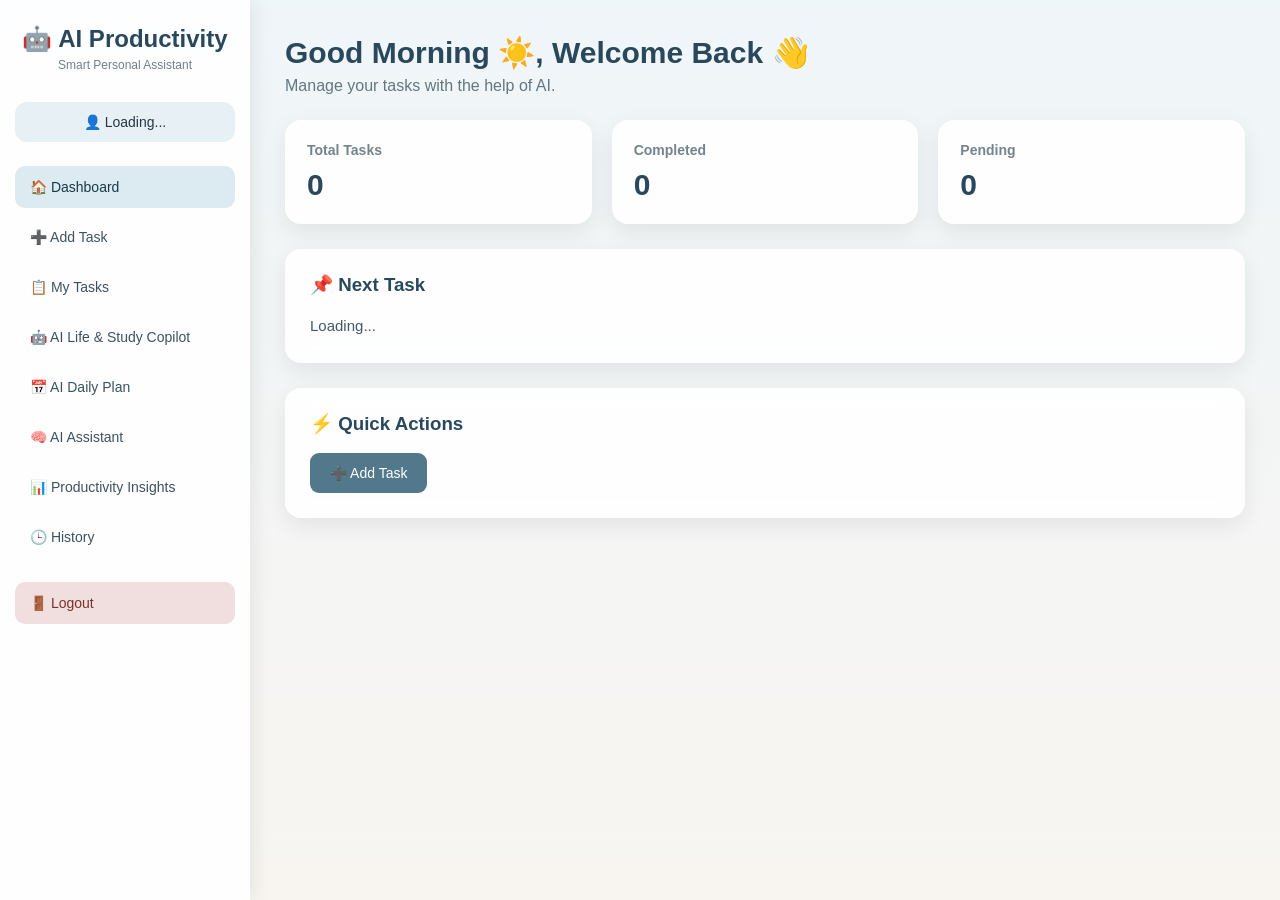
==== commit 35cad370: "Update index.html" ====
--- a/frontend/index.html
+++ b/frontend/index.html
@@ -451,6 +451,34 @@
             color: #415966;
         }
 
+
+        /* ================= AI COPILOT ================= */
+        .copilot-hero {
+            background: linear-gradient(135deg, rgba(225,237,243,0.94), rgba(246,240,231,0.94));
+            border-radius: 20px; padding: 28px; margin-bottom: 22px;
+            box-shadow: 0 8px 25px rgba(0,0,0,0.08); text-align: center;
+        }
+        .copilot-hero h2 { font-size: 30px; color:#29485c; margin-bottom:8px; }
+        .copilot-hero p { color:#647681; margin-bottom:18px; }
+        .copilot-tools { display:grid; grid-template-columns:repeat(auto-fit,minmax(190px,1fr)); gap:14px; }
+        .copilot-tool { border:1px solid #d5e1e6; background:rgba(255,255,255,0.9); border-radius:15px; padding:18px; text-align:left; cursor:pointer; transition:.2s; }
+        .copilot-tool:hover { transform:translateY(-2px); box-shadow:0 8px 18px rgba(0,0,0,.08); border-color:#9bb9c7; }
+        .copilot-tool .icon { font-size:28px; margin-bottom:9px; }
+        .copilot-tool h3 { font-size:15px; color:#29485c; margin-bottom:5px; }
+        .copilot-tool p { font-size:12px; color:#71818c; line-height:1.45; }
+        .copilot-chat { background:rgba(255,255,255,.92); border-radius:18px; padding:20px; box-shadow:0 8px 25px rgba(0,0,0,.08); }
+        .copilot-chat-header { display:flex; justify-content:space-between; align-items:center; gap:10px; margin-bottom:15px; }
+        .copilot-chat-header h3 { color:#29485c; }
+        .copilot-mode { font-size:12px; background:#e8f1f4; color:#385563; padding:7px 10px; border-radius:999px; }
+        .copilot-messages { min-height:220px; max-height:380px; overflow-y:auto; background:#f7fafb; border:1px solid #dce6ea; border-radius:13px; padding:15px; margin-bottom:14px; }
+        .copilot-message { max-width:82%; padding:11px 13px; border-radius:12px; margin-bottom:10px; line-height:1.5; font-size:14px; white-space:pre-wrap; }
+        .copilot-message.ai { background:#e4eff3; color:#29485c; }
+        .copilot-message.user { background:#52798b; color:white; margin-left:auto; }
+        .copilot-input-row { display:flex; gap:8px; }
+        .copilot-input-row textarea { min-height:55px; flex:1; }
+        .copilot-status { margin-top:10px; font-size:12px; color:#647681; min-height:18px; }
+        @media(max-width:600px){ .copilot-input-row{flex-direction:column;} .copilot-message{max-width:95%;} }
+
         /* ================= MOBILE ================= */
 
         @media(max-width: 800px) {
@@ -488,26 +516,6 @@
                 width: 100%;
             }
         }
-
-
-        /* ================= BACKGROUND GALLERY ================= */
-        .background-btn{width:100%;border:none;background:#e9f0f3;color:#29485c;padding:12px 15px;margin:4px 0;border-radius:10px;text-align:left;font-size:14px;transition:.2s}
-        .background-btn:hover{background:#dcebf1}
-        .background-overlay{display:none;position:fixed;inset:0;z-index:9999;background:rgba(15,30,40,.55);backdrop-filter:blur(5px);align-items:center;justify-content:center;padding:20px}
-        .background-overlay.show{display:flex}
-        .background-panel{width:min(850px,100%);max-height:90vh;overflow-y:auto;background:rgba(255,255,255,.96);border-radius:20px;padding:24px;box-shadow:0 20px 60px rgba(0,0,0,.25)}
-        .background-panel-header{display:flex;align-items:center;justify-content:space-between;gap:15px;margin-bottom:20px}
-        .background-panel-header h3{color:#29485c;font-size:22px}
-        .close-background-btn{border:none;background:#f0d7d7;color:#853636;width:36px;height:36px;border-radius:50%;font-size:18px}
-        .background-grid{display:grid;grid-template-columns:repeat(4,1fr);gap:14px}
-        .background-option{border:3px solid transparent;border-radius:14px;overflow:hidden;background:#eef3f5;padding:0;position:relative;transition:.2s;min-height:145px}
-        .background-option:hover{transform:translateY(-3px);box-shadow:0 8px 20px rgba(0,0,0,.15)}
-        .background-option.selected{border-color:#52798b}
-        .background-option img{width:100%;height:145px;display:block;object-fit:cover}
-        .background-label{position:absolute;left:8px;bottom:8px;padding:5px 9px;border-radius:8px;background:rgba(0,0,0,.55);color:white;font-size:12px}
-        .background-note{margin-top:16px;color:#647681;font-size:13px;line-height:1.5}
-        @media(max-width:700px){.background-grid{grid-template-columns:repeat(2,1fr)}}
-        @media(max-width:420px){.background-grid{grid-template-columns:1fr}}
 
     </style>
 </head>
@@ -557,6 +565,14 @@
             📋 My Tasks
         </button>
 
+
+        <button
+            class="nav-btn"
+            onclick="showPage('copilot', this)"
+        >
+            🤖 AI Life & Study Copilot
+        </button>
+
         <button
             class="nav-btn"
             onclick="showPage('dailyPlan', this)"
@@ -586,13 +602,6 @@
         </button>
 
         <button
-            class="background-btn"
-            onclick="openBackgroundGallery()"
-        >
-            🎨 Backgrounds
-        </button>
-
-        <button
             class="nav-btn logout-btn"
             onclick="logout()"
         >
@@ -602,6 +611,49 @@
     </aside>
 
     <main class="main">
+
+
+        <!-- AI LIFE & STUDY COPILOT -->
+        <section id="copilot" class="page">
+            <div class="page-title">
+                <h2>🤖 AI Life & Study Copilot</h2>
+                <p>Your personal AI space for study, projects, ideas and everyday work.</p>
+            </div>
+
+            <div class="copilot-hero">
+                <h2>🤖 What can I help you with?</h2>
+                <p>Choose a tool or start a conversation. We are adding the AI features step by step.</p>
+                <button class="primary-btn" onclick="startCopilotVoice()">🎤 Talk to AI</button>
+            </div>
+
+            <div class="copilot-tools">
+                <div class="copilot-tool" onclick="selectCopilotTool('Study Buddy')"><div class="icon">📚</div><h3>Study Buddy</h3><p>Understand topics, revise concepts and prepare for exams.</p></div>
+                <div class="copilot-tool" onclick="selectCopilotTool('Writing Assistant')"><div class="icon">📝</div><h3>Writing Assistant</h3><p>Improve assignments, emails, reports and written work.</p></div>
+                <div class="copilot-tool" onclick="selectCopilotTool('Presentation Coach')"><div class="icon">🎤</div><h3>Presentation Coach</h3><p>Practice speaking, structure slides and prepare your delivery.</p></div>
+                <div class="copilot-tool" onclick="selectCopilotTool('Coding Buddy')"><div class="icon">💻</div><h3>Coding Buddy</h3><p>Get help understanding code, errors and programming concepts.</p></div>
+                <div class="copilot-tool" onclick="selectCopilotTool('Document Analyzer')"><div class="icon">📄</div><h3>Document Analyzer</h3><p>Analyze notes, PDFs and project documents in a later phase.</p></div>
+                <div class="copilot-tool" onclick="selectCopilotTool('Research Assistant')"><div class="icon">🔍</div><h3>Research Assistant</h3><p>Organize research questions, sources and project information.</p></div>
+                <div class="copilot-tool" onclick="selectCopilotTool('Idea Generator')"><div class="icon">💡</div><h3>Idea Generator</h3><p>Generate project, presentation and innovation ideas.</p></div>
+                <div class="copilot-tool" onclick="selectCopilotTool('Knowledge Vault')"><div class="icon">🧠</div><h3>Knowledge Vault</h3><p>Build a personal knowledge space from your own material.</p></div>
+                <div class="copilot-tool" onclick="selectCopilotTool('Problem Solver')"><div class="icon">🧩</div><h3>Problem Solver</h3><p>Break difficult problems into clear, manageable steps.</p></div>
+            </div>
+
+            <br>
+            <div class="copilot-chat">
+                <div class="copilot-chat-header">
+                    <h3>💬 Copilot Chat</h3>
+                    <span id="copilotMode" class="copilot-mode">General Copilot</span>
+                </div>
+                <div id="copilotMessages" class="copilot-messages">
+                    <div class="copilot-message ai">Hi! I’m your AI Life & Study Copilot. Choose a tool above or tell me what you need help with.</div>
+                </div>
+                <div class="copilot-input-row">
+                    <textarea id="copilotInput" placeholder="Ask your Copilot something..."></textarea>
+                    <button class="primary-btn" onclick="sendCopilotMessage()">➤ Send</button>
+                </div>
+                <div id="copilotStatus" class="copilot-status"></div>
+            </div>
+        </section>
 
         <!-- DASHBOARD -->
 
@@ -676,16 +728,6 @@
 
             </div>
 
-            <div class="content-card" id="dashboardDeadlineCard">
-
-                <h3>⏰ Upcoming Deadline</h3>
-                <div id="dashboardDeadline" class="next-task">Loading deadline...</div>
-                <br>
-                <button class="secondary-btn" onclick="enableDeadlineNotifications()">🔔 Enable Deadline Notifications</button>
-                <p id="notificationStatus" style="margin-top:10px;font-size:13px;color:#647681;">Enable notifications to receive browser alerts while this dashboard is open.</p>
-
-            </div>
-
             <div class="content-card">
 
                 <h3>⚡ Quick Actions</h3>
@@ -1011,20 +1053,6 @@
 
 </div>
 
-<!-- BACKGROUND GALLERY -->
-<div id="backgroundOverlay" class="background-overlay" onclick="closeBackgroundGallery(event)">
-    <div class="background-panel" onclick="event.stopPropagation()">
-        <div class="background-panel-header">
-            <h3>🎨 Choose Your Background</h3>
-            <button class="close-background-btn" onclick="closeBackgroundGallery()">✕</button>
-        </div>
-        <div id="backgroundGrid" class="background-grid"></div>
-        <p class="background-note">
-            Choose any of the 7 backgrounds. Your selection is saved automatically in this browser and stays after refresh.
-        </p>
-    </div>
-</div>
-
 <script>
 
     /* =====================================================
@@ -1041,67 +1069,6 @@
 
     let allTasks = [];
 
-
-    /* =====================================================
-       BACKGROUND GALLERY
-    ===================================================== */
-
-    const backgroundOptions = [
-        {name:"Mountain Escape",url:"https://images.unsplash.com/photo-1501785888041-af3ef285b470?auto=format&fit=crop&w=2000&q=85"},
-        {name:"Ocean Calm",url:"https://images.unsplash.com/photo-1507525428034-b723cf961d3e?auto=format&fit=crop&w=2000&q=85"},
-        {name:"Forest Focus",url:"https://images.unsplash.com/photo-1448375240586-882707db888b?auto=format&fit=crop&w=2000&q=85"},
-        {name:"Night Sky",url:"https://images.unsplash.com/photo-1519681393784-d120267933ba?auto=format&fit=crop&w=2000&q=85"},
-        {name:"Minimal Desk",url:"https://images.unsplash.com/photo-1497215842964-222b430dc094?auto=format&fit=crop&w=2000&q=85"},
-        {name:"Soft Clouds",url:"https://images.unsplash.com/photo-1534088568595-a066f410bcda?auto=format&fit=crop&w=2000&q=85"},
-        {name:"Green Nature",url:"https://images.unsplash.com/photo-1500530855697-b586d89ba3ee?auto=format&fit=crop&w=2000&q=85"}
-    ];
-
-    function applyBackground(index){
-        const bg=backgroundOptions[index];
-        if(!bg)return;
-        document.body.style.backgroundImage=`linear-gradient(rgba(226,238,244,.55),rgba(244,239,232,.60)),url("${bg.url}")`;
-        document.body.style.backgroundSize="cover";
-        document.body.style.backgroundPosition="center";
-        document.body.style.backgroundAttachment="fixed";
-        localStorage.setItem("selectedBackground",String(index));
-        document.querySelectorAll(".background-option").forEach((el,i)=>el.classList.toggle("selected",i===index));
-    }
-
-    function renderBackgroundGallery(){
-        const grid=document.getElementById("backgroundGrid");
-        if(!grid)return;
-        grid.innerHTML=backgroundOptions.map((bg,i)=>`
-            <button type="button" class="background-option" onclick="selectBackground(${i})" aria-label="Select ${bg.name} background">
-                <img src="${bg.url}" alt="${bg.name}" loading="lazy">
-                <span class="background-label">${i+1}. ${bg.name}</span>
-            </button>
-        `).join("");
-        const saved=parseInt(localStorage.getItem("selectedBackground")||"0",10);
-        applyBackground(Number.isInteger(saved)&&saved>=0&&saved<backgroundOptions.length?saved:0);
-    }
-
-    function selectBackground(index){
-        applyBackground(index);
-    }
-
-    function openBackgroundGallery(){
-        const overlay=document.getElementById("backgroundOverlay");
-        if(!overlay)return;
-        renderBackgroundGallery();
-        overlay.classList.add("show");
-    }
-
-    function closeBackgroundGallery(event){
-        if(event&&event.target!==event.currentTarget)return;
-        const overlay=document.getElementById("backgroundOverlay");
-        if(overlay)overlay.classList.remove("show");
-    }
-
-    function loadSavedBackground(){
-        const saved=parseInt(localStorage.getItem("selectedBackground")||"0",10);
-        const index=Number.isInteger(saved)&&saved>=0&&saved<backgroundOptions.length?saved:0;
-        applyBackground(index);
-    }
 
     /* =====================================================
        API FETCH
@@ -1946,7 +1913,6 @@
                 pending;
 
             showNextTask();
-            updateDashboardDeadline();
 
         } catch (error) {
 
@@ -2541,99 +2507,127 @@
        VOICE INPUT
     ===================================================== */
 
-    
-async function startVoiceInput() {
-    const SpeechRecognition =
-        window.SpeechRecognition ||
-        window.webkitSpeechRecognition;
-
-    if (!SpeechRecognition) {
-        alert("Voice input is not supported in this browser.");
-        return;
-    }
-
-    const recognition = new SpeechRecognition();
-
-    recognition.lang = "en-IN";
-    recognition.interimResults = false;
-    recognition.maxAlternatives = 1;
-
-    const message = document.getElementById("addTaskMessage");
-
-    message.textContent = "🎤 Listening... Speak your task.";
-
-    recognition.onresult = async function (event) {
-        const transcript =
-            event.results[0][0].transcript.trim();
-
-        if (!transcript) {
-            message.textContent = "❌ No speech detected.";
+    function startVoiceInput() {
+
+        const SpeechRecognition =
+            window.SpeechRecognition ||
+            window.webkitSpeechRecognition;
+
+        if (!SpeechRecognition) {
+
+            alert(
+                "Voice input is not supported in this browser."
+            );
+
             return;
         }
 
-        message.textContent =
-            "🤖 Gemini is understanding your task...";
-
-        try {
-            const response = await apiFetch("/voice-to-task", {
-                method: "POST",
-                headers: {
-                    "Content-Type": "application/json"
-                },
-                body: JSON.stringify({
-                    text: transcript
-                })
-            });
-
-            if (!response) return;
-
-            const data = await response.json();
-
-            if (!data.success) {
-                message.textContent =
-                    "❌ " + (data.message || "Unable to process voice task.");
-                return;
-            }
-            document.getElementById("taskInput").value =
-                data.task || transcript;
-
-            document.getElementById("deadlineInput").value =
-                data.deadline || "";
-
-            document.getElementById("priorityInput").value =
-                (data.priority || "MEDIUM").toUpperCase();
-
-            message.textContent =
-                "✅ Task understood by AI! Review the details and click Save Task.";
-
-        } catch (error) {
-            console.error("Voice-to-task error:", error);
-
-            message.textContent =
-                "❌ Unable to process voice task. Please try again.";
-        }
-    };
-
-    recognition.onerror = function (event) {
-        console.error("Speech recognition error:", event.error);
-
-        message.textContent =
-            "❌ Voice recognition failed. Please try again.";
-    };
-
-    recognition.onend = function () {
-        console.log("Voice recognition ended.");
-    };
-
-    try {
+        const recognition =
+            new SpeechRecognition();
+
+        recognition.lang =
+            "en-IN";
+
+        recognition.interimResults =
+            false;
+
+        recognition.maxAlternatives =
+            1;
+
         recognition.start();
-    } catch (error) {
-        console.error(error);
-        message.textContent =
-            "❌ Could not start microphone. Please try again.";
-    }
-}
-
+
+        recognition.onresult =
+            function(event) {
+
+                const transcript =
+                    event
+                        .results[0][0]
+                        .transcript;
+
+                document.getElementById(
+                    "taskInput"
+                ).value =
+                    transcript;
+            };
+
+        recognition.onerror =
+            function(event) {
+
+                console.error(
+                    "Voice error:",
+                    event.error
+                );
+            };
+    }
+
+
+
+    /* =====================================================
+       AI LIFE & STUDY COPILOT - UI FOUNDATION
+       This section is intentionally separate from existing task code.
+    ===================================================== */
+
+    let selectedCopilotTool = "General Copilot";
+
+    function addCopilotMessage(text, type) {
+        const box = document.getElementById("copilotMessages");
+        if (!box) return;
+        const div = document.createElement("div");
+        div.className = "copilot-message " + type;
+        div.textContent = text;
+        box.appendChild(div);
+        box.scrollTop = box.scrollHeight;
+    }
+
+    function selectCopilotTool(tool) {
+        selectedCopilotTool = tool;
+        const mode = document.getElementById("copilotMode");
+        const input = document.getElementById("copilotInput");
+        const status = document.getElementById("copilotStatus");
+        if (mode) mode.textContent = tool;
+        if (input) input.placeholder = "Ask " + tool + " something...";
+        if (status) status.textContent = "Selected: " + tool;
+        addCopilotMessage("You selected " + tool + ". Ask your question below.", "ai");
+    }
+
+    async function sendCopilotMessage() {
+        const input = document.getElementById("copilotInput");
+        const status = document.getElementById("copilotStatus");
+        const text = input ? input.value.trim() : "";
+        if (!text) {
+            if (status) status.textContent = "Please enter a message.";
+            return;
+        }
+        addCopilotMessage(text, "user");
+        input.value = "";
+        if (status) status.textContent = "Copilot backend connection will be added next.";
+        addCopilotMessage("I received your message. The Copilot UI is ready. Next we will connect this chat to Gemini without changing your existing task system.", "ai");
+    }
+
+    function startCopilotVoice() {
+        const SpeechRecognition = window.SpeechRecognition || window.webkitSpeechRecognition;
+        if (!SpeechRecognition) {
+            alert("Voice input is not supported in this browser.");
+            return;
+        }
+        const recognition = new SpeechRecognition();
+        recognition.lang = "en-IN";
+        recognition.interimResults = false;
+        recognition.maxAlternatives = 1;
+        const status = document.getElementById("copilotStatus");
+        if (status) status.textContent = "🎤 Listening...";
+        recognition.start();
+        recognition.onresult = function(event) {
+            const transcript = event.results[0][0].transcript;
+            const input = document.getElementById("copilotInput");
+            if (input) input.value = transcript;
+            if (status) status.textContent = "Voice captured. Click Send to continue.";
+        };
+        recognition.onerror = function(event) {
+            console.error("Copilot voice error:", event.error);
+            if (status) status.textContent = "Voice error: " + event.error;
+        };
+    }
 
     /* =====================================================
        COUNTDOWN
@@ -2658,151 +2652,95 @@
         }
     }
 
-   function updateCountdowns() {
-    document.querySelectorAll(".countdown").forEach(element => {
-        const deadline = new Date(element.dataset.deadline);
-        const now = new Date();
-
-        if (isNaN(deadline.getTime())) {
-            element.textContent = "⚠️ Invalid deadline";
-            return;
-        }
-
-        const difference = deadline.getTime() - now.getTime();
-
-        // Deadline has passed
-        if (difference <= 0) {
-            const overdue = Math.abs(difference);
-
-            const days = Math.floor(overdue / 86400000);
-            const hours = Math.floor((overdue % 86400000) / 3600000);
-            const minutes = Math.floor((overdue % 3600000) / 60000);
-
-            // Check whether the deadline's calendar date is before today
-            const deadlineDay = new Date(
-                deadline.getFullYear(),
-                deadline.getMonth(),
-                deadline.getDate()
-            );
-
-            const today = new Date(
-                now.getFullYear(),
-                now.getMonth(),
-                now.getDate()
-            );
-
-            const message = deadlineDay < today
-                ? `⛔ DATE HAS PASSED — overdue by ${days}d ${hours}h ${minutes}m`
-                : `⛔ TIME IS OVER — overdue by ${hours + days * 24}h ${minutes}m`;
-
-            element.textContent = message;
-            element.style.color = "#dc2626";
-            element.style.fontWeight = "bold";
-
-            if (typeof sendDeadlineReminder === "function") {
-                sendDeadlineReminder(
-                    element,
-                    "overdue",
-                    "A task deadline has passed. Please check your task."
-                );
-            }
-
-            return;
-        }
-
-        // Deadline is still in the future
-        const days = Math.floor(difference / 86400000);
-        const hours = Math.floor((difference % 86400000) / 3600000);
-        const minutes = Math.floor((difference % 3600000) / 60000);
-        const seconds = Math.floor((difference % 60000) / 1000);
-
-        element.textContent =
-            `⏳ ${days}d ${hours}h ${minutes}m ${seconds}s remaining`;
-
-        element.style.color = "#2563eb";
-        element.style.fontWeight = "bold";
-
-        // Notify once when deadline is within 15 minutes
-        if (difference <= 15 * 60 * 1000 &&
-            typeof sendDeadlineReminder === "function") {
-            sendDeadlineReminder(
-                element,
-                "15min",
-                "A task deadline is approaching within 15 minutes."
-            );
-        }
-    });
-}
-
-
-    /* =====================================================
-       DASHBOARD DEADLINE + BROWSER NOTIFICATIONS
-    ===================================================== */
-
-    function enableDeadlineNotifications() {
-        const status = document.getElementById("notificationStatus");
-        if (!("Notification" in window)) {
-            status.textContent = "This browser does not support desktop notifications.";
-            return;
-        }
-        Notification.requestPermission().then(permission => {
-            status.textContent = permission === "granted"
-                ? "✅ Deadline notifications are enabled."
-                : "Notifications are blocked. Allow them in your browser site settings.";
-        });
-    }
-
-    function notifyDashboardDeadline(task, type, message) {
-        if (!("Notification" in window) || Notification.permission !== "granted") return;
-        const key = `deadline-${task.id || task.task}-${task.deadline}-${type}`;
-        try {
-            if (localStorage.getItem(key)) return;
-            localStorage.setItem(key, "sent");
-            new Notification("AI Productivity Agent — Deadline Reminder", {
-                body: `${task.task}: ${message}`
+    function updateCountdowns() {
+
+        document
+            .querySelectorAll(
+                ".countdown"
+            )
+            .forEach(element => {
+
+                const deadline =
+                    new Date(
+                        element
+                            .dataset
+                            .deadline
+                    );
+
+                const now =
+                    new Date();
+
+                const difference =
+                    deadline -
+                    now;
+
+                if (isNaN(deadline.getTime())) {
+                    element.textContent = "⚠️ Invalid deadline";
+                    return;
+                }
+
+                if (difference <= 0) {
+                    element.textContent =
+                        "⏰ Deadline reached";
+
+                    sendDeadlineReminder(
+                        element,
+                        "reached",
+                        "A task deadline has been reached. Check your dashboard."
+                    );
+
+                    return;
+                }
+
+                // Notify once when a task is 15 minutes or less from its deadline.
+                if (difference <= 15 * 60 * 1000) {
+                    sendDeadlineReminder(
+                        element,
+                        "15min",
+                        "A task deadline is approaching within 15 minutes."
+                    );
+                }
+
+                const seconds =
+                    Math.floor(
+                        difference /
+                        1000
+                    );
+
+                const days =
+                    Math.floor(
+                        seconds /
+                        86400
+                    );
+
+                const hours =
+                    Math.floor(
+                        (
+                            seconds %
+                            86400
+                        ) /
+                        3600
+                    );
+
+                const minutes =
+                    Math.floor(
+                        (
+                            seconds %
+                            3600
+                        ) /
+                        60
+                    );
+
+                const sec =
+                    seconds %
+                    60;
+
+                element.textContent =
+                    `⏳ ${days}d ${hours}h ${minutes}m ${sec}s remaining`;
+
             });
-        } catch (error) {
-            console.warn("Could not store notification state:", error);
-        }
-    }
-
-    function updateDashboardDeadline() {
-        const container = document.getElementById("dashboardDeadline");
-        if (!container) return;
-
-        const upcoming = allTasks
-            .filter(task => task.completed !== 1 && task.deadline)
-            .map(task => ({ ...task, deadlineDate: new Date(task.deadline) }))
-            .filter(task => !isNaN(task.deadlineDate.getTime()))
-            .sort((a, b) => a.deadlineDate - b.deadlineDate);
-
-        if (!upcoming.length) {
-            container.textContent = "No upcoming deadlines. Add a deadline to one of your tasks.";
-            return;
-        }
-
-        const task = upcoming[0];
-        const diff = task.deadlineDate.getTime() - Date.now();
-        const taskName = escapeHtml(task.task || "Untitled task");
-
-        if (diff <= 0) {
-            container.innerHTML = `<strong>${taskName}</strong><br>📅 ${formatDate(task.deadline)}<br><br>🔴 Deadline has passed`;
-            notifyDashboardDeadline(task, "reached", "Its deadline has passed. Please review it.");
-            return;
-        }
-
-        if (diff <= 15 * 60 * 1000) {
-            notifyDashboardDeadline(task, "15min", "The deadline is within 15 minutes.");
-        }
-
-        const totalSeconds = Math.floor(diff / 1000);
-        const days = Math.floor(totalSeconds / 86400);
-        const hours = Math.floor((totalSeconds % 86400) / 3600);
-        const minutes = Math.floor((totalSeconds % 3600) / 60);
-        const seconds = totalSeconds % 60;
-
-        container.innerHTML = `<strong>${taskName}</strong><br>📅 ${formatDate(task.deadline)}<br><br>⏳ ${days}d ${hours}h ${minutes}m ${seconds}s remaining`;
-    }
+    }
+
 
     /* =====================================================
        DATE FORMAT
@@ -2890,13 +2828,10 @@
        START APPLICATION
     ===================================================== */
 
-    loadSavedBackground();
-
-    setInterval(() => {
-        updateCountdowns();
-        updateDashboardDeadline();
-        updateGreeting();
-    }, 1000);
+    setInterval(
+        updateCountdowns,
+        1000
+    );
 
     updateGreeting();
     checkLogin();
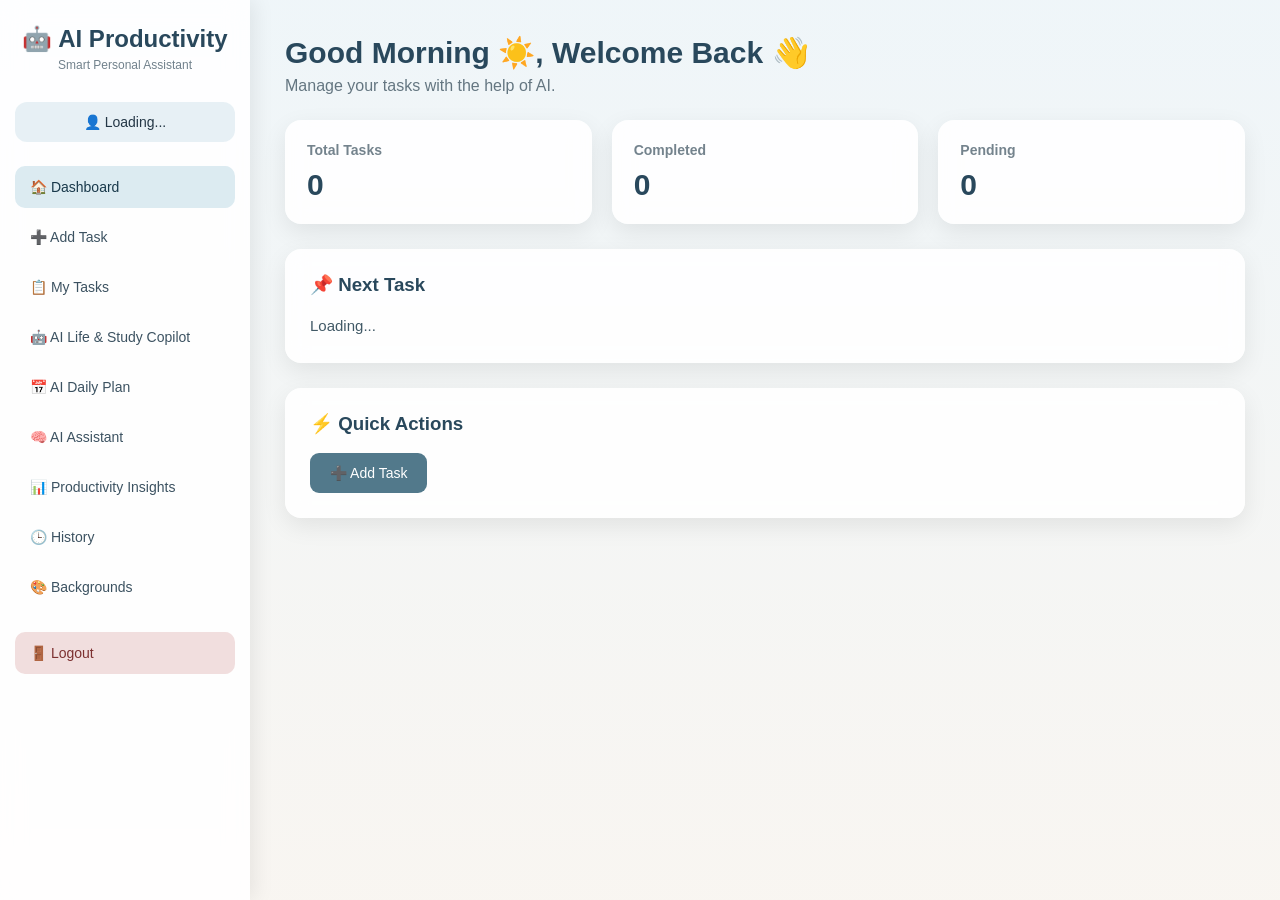
==== commit 8f2e0b91: "Update index.html" ====
--- a/frontend/index.html
+++ b/frontend/index.html
@@ -479,6 +479,105 @@
         .copilot-status { margin-top:10px; font-size:12px; color:#647681; min-height:18px; }
         @media(max-width:600px){ .copilot-input-row{flex-direction:column;} .copilot-message{max-width:95%;} }
 
+
+        /* ================= BACKGROUND GALLERY ================= */
+
+        .background-overlay {
+            display: none;
+            position: fixed;
+            inset: 0;
+            z-index: 9999;
+            background: rgba(15, 30, 40, 0.48);
+            backdrop-filter: blur(5px);
+            align-items: center;
+            justify-content: center;
+            padding: 20px;
+        }
+
+        .background-overlay.show {
+            display: flex;
+        }
+
+        .background-panel {
+            width: min(900px, 96vw);
+            max-height: 88vh;
+            overflow-y: auto;
+            background: rgba(255, 255, 255, 0.96);
+            border-radius: 20px;
+            padding: 22px;
+            box-shadow: 0 20px 60px rgba(0,0,0,0.22);
+        }
+
+        .background-panel-header {
+            display: flex;
+            align-items: center;
+            justify-content: space-between;
+            gap: 15px;
+            margin-bottom: 18px;
+        }
+
+        .background-panel-header h3 {
+            color: #29485c;
+            font-size: 21px;
+        }
+
+        .close-background-btn {
+            border: none;
+            background: #f0d7d7;
+            color: #853636;
+            width: 36px;
+            height: 36px;
+            border-radius: 50%;
+            font-size: 18px;
+            cursor: pointer;
+        }
+
+        .background-grid {
+            display: grid;
+            grid-template-columns: repeat(auto-fit, minmax(190px, 1fr));
+            gap: 15px;
+        }
+
+        .background-option {
+            border: 2px solid transparent;
+            border-radius: 15px;
+            overflow: hidden;
+            background: white;
+            box-shadow: 0 5px 16px rgba(0,0,0,0.08);
+            cursor: pointer;
+            transition: 0.2s;
+        }
+
+        .background-option:hover {
+            transform: translateY(-3px);
+            box-shadow: 0 10px 24px rgba(0,0,0,0.14);
+        }
+
+        .background-option.selected {
+            border-color: #52798b;
+        }
+
+        .background-option img {
+            display: block;
+            width: 100%;
+            height: 115px;
+            object-fit: cover;
+        }
+
+        .background-option-name {
+            padding: 10px 12px;
+            color: #29485c;
+            font-weight: bold;
+            font-size: 13px;
+        }
+
+        .background-note {
+            margin-top: 16px;
+            color: #71818c;
+            font-size: 12px;
+            text-align: center;
+        }
+
         /* ================= MOBILE ================= */
 
         @media(max-width: 800px) {
@@ -521,6 +620,21 @@
 </head>
 
 <body>
+
+<div id="backgroundOverlay" class="background-overlay" onclick="closeBackgroundGallery(event)">
+    <div class="background-panel" onclick="event.stopPropagation()">
+        <div class="background-panel-header">
+            <h3>🎨 Choose Your Background</h3>
+            <button class="close-background-btn" onclick="closeBackgroundGallery()">✕</button>
+        </div>
+
+        <div id="backgroundGrid" class="background-grid"></div>
+
+        <p class="background-note">
+            Choose any background. Your choice is saved automatically in this browser.
+        </p>
+    </div>
+</div>
 
 <div class="app">
 
@@ -599,6 +713,13 @@
             onclick="showPage('history', this)"
         >
             🕒 History
+        </button>
+
+        <button
+            class="nav-btn"
+            onclick="openBackgroundGallery()"
+        >
+            🎨 Backgrounds
         </button>
 
         <button
@@ -2629,6 +2750,112 @@
         };
     }
 
+
+    /* =====================================================
+       BACKGROUND GALLERY
+       Added separately so existing task/AI code is untouched.
+    ===================================================== */
+
+    const backgroundOptions = [
+        {
+            name: "Mountain Escape",
+            image: "https://images.unsplash.com/photo-1501785888041-af3ef285b470?auto=format&fit=crop&w=2000&q=85"
+        },
+        {
+            name: "Ocean Calm",
+            image: "https://images.unsplash.com/photo-1507525428034-b723cf961d3e?auto=format&fit=crop&w=2000&q=85"
+        },
+        {
+            name: "Forest Focus",
+            image: "https://images.unsplash.com/photo-1448375240586-882707db888b?auto=format&fit=crop&w=2000&q=85"
+        },
+        {
+            name: "Night Sky",
+            image: "https://images.unsplash.com/photo-1470770841072-f978cf4d019e?auto=format&fit=crop&w=2000&q=85"
+        },
+        {
+            name: "Minimal Desk",
+            image: "https://images.unsplash.com/photo-1497215728101-856f4ea42174?auto=format&fit=crop&w=2000&q=85"
+        },
+        {
+            name: "Soft Clouds",
+            image: "https://images.unsplash.com/photo-1499346030926-9a72daac6c63?auto=format&fit=crop&w=2000&q=85"
+        },
+        {
+            name: "Green Nature",
+            image: "https://images.unsplash.com/photo-1500534623283-312aade485b7?auto=format&fit=crop&w=2000&q=85"
+        }
+    ];
+
+    function applyBackground(index) {
+        const option = backgroundOptions[index];
+        if (!option) return;
+
+        document.body.style.backgroundImage =
+            `linear-gradient(
+                rgba(226, 238, 244, 0.55),
+                rgba(244, 239, 232, 0.60)
+            ), url("${option.image}")`;
+
+        document.body.style.backgroundSize = "cover";
+        document.body.style.backgroundPosition = "center";
+        document.body.style.backgroundAttachment = "fixed";
+
+        localStorage.setItem("aiProductivityBackground", String(index));
+    }
+
+    function renderBackgroundGallery() {
+        const grid = document.getElementById("backgroundGrid");
+        if (!grid) return;
+
+        const saved = Number(localStorage.getItem("aiProductivityBackground") || 0);
+
+        grid.innerHTML = backgroundOptions.map((option, index) => `
+            <div
+                class="background-option ${index === saved ? "selected" : ""}"
+                onclick="selectBackground(${index})"
+            >
+                <img src="${option.image}" alt="${option.name}">
+                <div class="background-option-name">
+                    ${option.name}
+                </div>
+            </div>
+        `).join("");
+    }
+
+    function selectBackground(index) {
+        applyBackground(index);
+        renderBackgroundGallery();
+        closeBackgroundGallery();
+    }
+
+    function openBackgroundGallery() {
+        renderBackgroundGallery();
+
+        const overlay = document.getElementById("backgroundOverlay");
+        if (overlay) {
+            overlay.classList.add("show");
+        }
+    }
+
+    function closeBackgroundGallery(event) {
+        if (event && event.target !== event.currentTarget) {
+            return;
+        }
+
+        const overlay = document.getElementById("backgroundOverlay");
+        if (overlay) {
+            overlay.classList.remove("show");
+        }
+    }
+
+    function loadSavedBackground() {
+        const saved = Number(localStorage.getItem("aiProductivityBackground") || 0);
+        applyBackground(
+            saved >= 0 && saved < backgroundOptions.length ? saved : 0
+        );
+    }
+
     /* =====================================================
        COUNTDOWN
     ===================================================== */
@@ -2834,6 +3061,7 @@
     );
 
     updateGreeting();
+    loadSavedBackground();
     checkLogin();
 
 </script>
